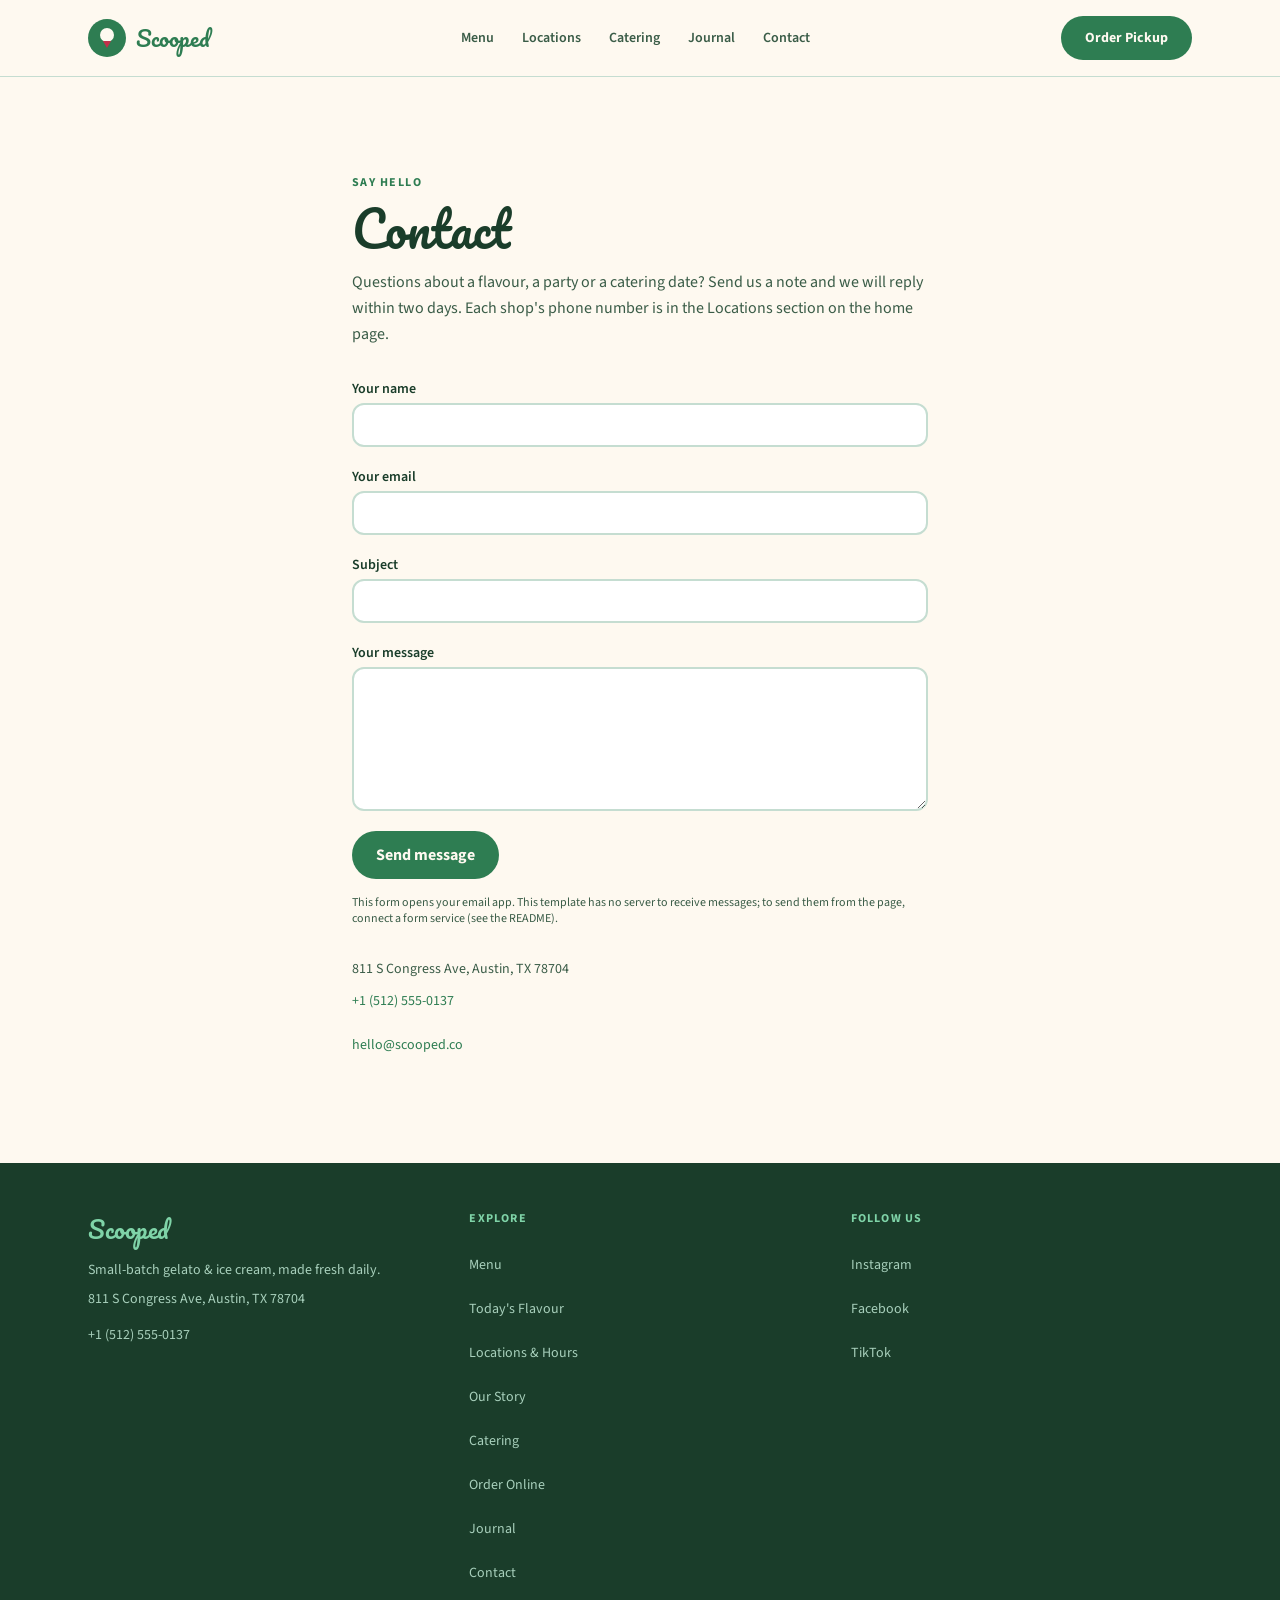
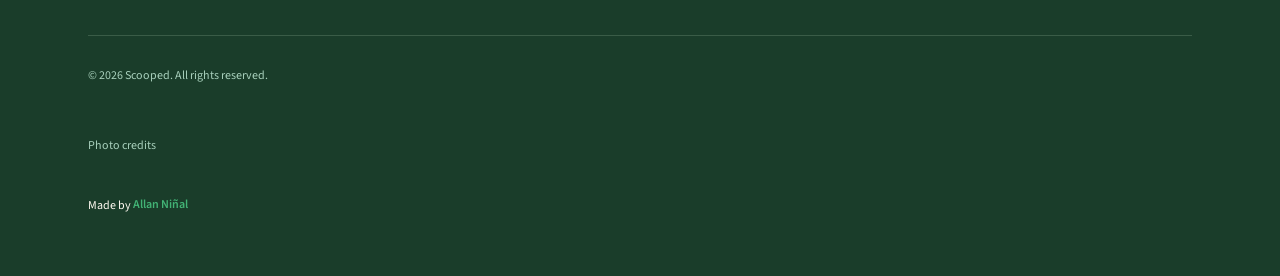
==== contact/index.html @ b1a9ca74 "Double Scoop HTML edition 1.0.0 Co-Authored-By: Claude Sonnet 5.5 <noreply@anthropic.com> Claude-Ses" ====
<!DOCTYPE html><html lang="en" class="scroll-smooth"> <head><meta charset="utf-8"><meta name="viewport" content="width=device-width, initial-scale=1, viewport-fit=cover"><meta name="theme-color" content="#FEF9F0"><title>Contact — Scooped</title><meta name="description" content="Write to Scooped: flavours, parties and catering dates."><link rel="canonical" href="https://example.com/contact/"><meta name="robots" content="index, follow"><meta name="author" content="Scooped"><!-- Open Graph --><meta property="og:title" content="Contact — Scooped"><meta property="og:description" content="Write to Scooped: flavours, parties and catering dates."><meta property="og:url" content="https://example.com/contact/"><meta property="og:type" content="restaurant.cafe"><meta property="og:site_name" content="Scooped"><meta property="og:locale" content="en_US"><meta property="og:image" content="https://example.com/og-image.png"><meta property="og:image:type" content="image/png"><meta property="og:image:width" content="1200"><meta property="og:image:height" content="630"><meta property="og:image:alt" content="Scooped — Artisan Gelato &#38; Ice Cream, Austin TX"><!-- Twitter / X --><meta name="twitter:card" content="summary_large_image"><meta name="twitter:site" content="@example"><meta name="twitter:creator" content="@example"><meta name="twitter:title" content="Contact — Scooped"><meta name="twitter:description" content="Write to Scooped: flavours, parties and catering dates."><meta name="twitter:image" content="https://example.com/og-image.png"><link rel="icon" href="../favicon.svg" type="image/svg+xml"><link rel="apple-touch-icon" href="../favicon.svg"><script type="application/ld+json">{"@context":"https://schema.org","@type":"BreadcrumbList","itemListElement":[{"@type":"ListItem","position":1,"name":"Home","item":"https://example.com/"},{"@type":"ListItem","position":2,"name":"Contact","item":"https://example.com/contact/"}]}</script><link rel="stylesheet" href="../assets/index.DnXCkEbv.css">
<style>.field[data-astro-cid-ahc3q4vw]{width:100%;min-height:44px;padding:.6rem .75rem;font:inherit;background:#fff;color:var(--color-text);border:2px solid var(--color-border);border-radius:.75rem}.field[data-astro-cid-ahc3q4vw]:focus-visible{outline:2px solid var(--color-accent);outline-offset:2px}
</style></head> <body class="min-h-screen flex flex-col antialiased"> <a href="#main-content" class="sr-only focus:not-sr-only focus:fixed focus:top-4 focus:left-4 focus:z-[100] btn-primary">
Skip to main content
</a> <header style="background-color: var(--color-bg); border-bottom: 1px solid var(--color-border);" class="sticky top-0 z-50" data-astro-cid-ctg3m53h> <div class="container-x py-4 flex items-center justify-between gap-4" data-astro-cid-ctg3m53h> <!-- Logo / wordmark --> <a href="../index.html" class="flex items-center gap-2.5 text-decoration-none" aria-label="Scooped — home" data-astro-cid-ctg3m53h> <!-- Scoop icon (SVG inline) --> <span aria-hidden="true" style="display:flex;align-items:center;justify-content:center;width:38px;height:38px;border-radius:50%;background-color:var(--color-accent);" data-astro-cid-ctg3m53h> <svg width="22" height="22" viewBox="0 0 22 22" fill="none" aria-hidden="true" focusable="false" data-astro-cid-ctg3m53h> <!-- scoop circle --> <circle cx="11" cy="8" r="7" fill="#FEF9F0" data-astro-cid-ctg3m53h></circle> <!-- cone --> <path d="M7 14 L11 21 L15 14 Z" fill="#C0304A" data-astro-cid-ctg3m53h></path> </svg> </span> <span style="font-family:'Pacifico',cursive;font-size:1.35rem;font-weight:400;color:var(--color-accent);" data-astro-cid-ctg3m53h>Scooped</span> </a> <!-- Desktop nav --> <nav aria-label="Main navigation" class="hidden lg:flex items-center gap-1" data-astro-cid-ctg3m53h> <a href="../menu/index.html" class="px-3 text-sm font-semibold hover:opacity-70 transition-opacity" style="color:var(--color-text-muted); min-height:44px; display:inline-flex; align-items:center;" data-astro-cid-ctg3m53h>Menu</a><a href="../index.html#locations" class="px-3 text-sm font-semibold hover:opacity-70 transition-opacity" style="color:var(--color-text-muted); min-height:44px; display:inline-flex; align-items:center;" data-astro-cid-ctg3m53h>Locations</a><a href="../index.html#catering" class="px-3 text-sm font-semibold hover:opacity-70 transition-opacity" style="color:var(--color-text-muted); min-height:44px; display:inline-flex; align-items:center;" data-astro-cid-ctg3m53h>Catering</a><a href="../journal/index.html" class="px-3 text-sm font-semibold hover:opacity-70 transition-opacity" style="color:var(--color-text-muted); min-height:44px; display:inline-flex; align-items:center;" data-astro-cid-ctg3m53h>Journal</a><a href="./index.html" class="px-3 text-sm font-semibold hover:opacity-70 transition-opacity" style="color:var(--color-text-muted); min-height:44px; display:inline-flex; align-items:center;" data-astro-cid-ctg3m53h>Contact</a> </nav> <!-- Order CTA (desktop) --> <a href="../index.html#order" class="btn-primary hidden lg:inline-flex text-sm" data-astro-cid-ctg3m53h>Order Pickup</a> <!-- Phone: menu and order button (no JavaScript) --> <div class="lg:hidden flex items-center gap-2" data-astro-cid-ctg3m53h> <details class="mobile-menu" data-astro-cid-ctg3m53h> <summary aria-label="Menu" data-astro-cid-ctg3m53h>Menu</summary> <nav aria-label="Mobile navigation" data-astro-cid-ctg3m53h> <a href="../menu/index.html" data-astro-cid-ctg3m53h>Menu</a><a href="../index.html#locations" data-astro-cid-ctg3m53h>Locations</a><a href="../index.html#catering" data-astro-cid-ctg3m53h>Catering</a><a href="../journal/index.html" data-astro-cid-ctg3m53h>Journal</a><a href="./index.html" data-astro-cid-ctg3m53h>Contact</a> </nav> </details> <a href="../index.html#order" class="btn-primary text-sm whitespace-nowrap" style="min-height: 44px;" data-astro-cid-ctg3m53h>Order</a> </div> </div> </header>  <main id="main-content" class="flex-1">  <section class="container-x section-py" aria-labelledby="contact-heading" data-astro-cid-ahc3q4vw> <div class="max-w-xl mx-auto" data-astro-cid-ahc3q4vw> <p class="label-eyebrow mb-3" data-astro-cid-ahc3q4vw>Say hello</p> <h1 id="contact-heading" class="font-display text-4xl md:text-5xl" style="color: var(--color-text);" data-astro-cid-ahc3q4vw>Contact</h1> <p class="mt-4 text-base leading-relaxed" style="color: var(--color-text-muted);" data-astro-cid-ahc3q4vw>Questions about a flavour, a party or a catering date? Send us a note and we will reply within two days. Each shop&#39;s phone number is in the Locations section on the home page.</p> <!--
        No back end. This form opens the visitor's email app, addressed to the
        address below. To send messages from the page itself, point `action` at a
        form service (Formspree, Formspark, Web3Forms, Netlify Forms...), remove
        enctype, and set method="post" as that service describes.
      --> <form action="mailto:hello@scooped.co" method="post" enctype="text/plain" class="mt-8 grid gap-5" data-astro-cid-ahc3q4vw> <label class="grid gap-1 text-sm font-semibold" style="color: var(--color-text);" data-astro-cid-ahc3q4vw>Your name
<input type="text" name="name" required autocomplete="name" class="field" data-astro-cid-ahc3q4vw> </label> <label class="grid gap-1 text-sm font-semibold" style="color: var(--color-text);" data-astro-cid-ahc3q4vw>Your email
<input type="email" name="email" required autocomplete="email" class="field" data-astro-cid-ahc3q4vw> </label> <label class="grid gap-1 text-sm font-semibold" style="color: var(--color-text);" data-astro-cid-ahc3q4vw>Subject
<input type="text" name="subject" class="field" data-astro-cid-ahc3q4vw> </label> <label class="grid gap-1 text-sm font-semibold" style="color: var(--color-text);" data-astro-cid-ahc3q4vw>Your message
<textarea name="message" rows="6" required class="field" data-astro-cid-ahc3q4vw></textarea> </label> <div data-astro-cid-ahc3q4vw><button type="submit" class="btn-primary" data-astro-cid-ahc3q4vw>Send message</button></div> </form> <p class="mt-4 text-xs" style="color: var(--color-text-muted);" data-astro-cid-ahc3q4vw>
This form opens your email app. This template has no server to receive messages; to send them from the page, connect a form service (see the README).
</p> <address class="not-italic mt-8 text-sm" style="color: var(--color-text-muted);" data-astro-cid-ahc3q4vw> 811 S Congress Ave, Austin, TX 78704<br data-astro-cid-ahc3q4vw> <a href="tel:+15125550137" style="color: var(--color-accent); display: inline-block; padding: 0.75rem 0;" data-astro-cid-ahc3q4vw>+1 (512) 555-0137</a><br data-astro-cid-ahc3q4vw> <a href="mailto:hello@scooped.co" style="color: var(--color-accent); display: inline-block; padding: 0.75rem 0;" data-astro-cid-ahc3q4vw>hello@scooped.co</a> </address> </div> </section>  </main> <footer style="background-color: var(--color-dark-bg); color: var(--color-dark-text);" data-astro-cid-gcn2mc3v> <div class="container-x py-12" data-astro-cid-gcn2mc3v> <div class="grid gap-10 md:grid-cols-3 mb-10" data-astro-cid-gcn2mc3v> <!-- Brand --> <div data-astro-cid-gcn2mc3v> <a href="../index.html" aria-label="Scooped home" class="inline-block mb-3" data-astro-cid-gcn2mc3v> <span style="font-family:'Pacifico',cursive;font-size:1.5rem;font-weight:400;color:var(--color-accent-light);" data-astro-cid-gcn2mc3v>Scooped</span> </a> <p class="text-sm" style="color:var(--color-dark-muted);line-height:1.6;" data-astro-cid-gcn2mc3v> Small-batch gelato &amp; ice cream, made fresh daily. </p> <p class="mt-2 text-sm" style="color:var(--color-dark-muted);" data-astro-cid-gcn2mc3v> 811 S Congress Ave, Austin, TX 78704 </p> <p class="mt-1 text-sm" style="color:var(--color-dark-muted);" data-astro-cid-gcn2mc3v> <a href="tel:+1(512)555-0137" class="hover:opacity-80 transition-opacity" style="display:inline-flex;align-items:center;min-height:44px;" data-astro-cid-gcn2mc3v>+1 (512) 555-0137</a> </p> </div> <!-- Nav links --> <nav aria-label="Footer navigation" data-astro-cid-gcn2mc3v> <p class="text-xs font-bold uppercase tracking-widest mb-4" style="color:var(--color-accent-light);" data-astro-cid-gcn2mc3v>Explore</p> <ul class="text-sm" style="color:var(--color-dark-muted);" data-astro-cid-gcn2mc3v> <li data-astro-cid-gcn2mc3v><a href="../menu/index.html" class="hover:opacity-80 transition-opacity" style="display:inline-flex;align-items:center;min-height:44px;" data-astro-cid-gcn2mc3v>Menu</a></li><li data-astro-cid-gcn2mc3v><a href="../index.html#flavour-of-the-day" class="hover:opacity-80 transition-opacity" style="display:inline-flex;align-items:center;min-height:44px;" data-astro-cid-gcn2mc3v>Today&#39;s Flavour</a></li><li data-astro-cid-gcn2mc3v><a href="../index.html#locations" class="hover:opacity-80 transition-opacity" style="display:inline-flex;align-items:center;min-height:44px;" data-astro-cid-gcn2mc3v>Locations &amp; Hours</a></li><li data-astro-cid-gcn2mc3v><a href="../index.html#story" class="hover:opacity-80 transition-opacity" style="display:inline-flex;align-items:center;min-height:44px;" data-astro-cid-gcn2mc3v>Our Story</a></li><li data-astro-cid-gcn2mc3v><a href="../index.html#catering" class="hover:opacity-80 transition-opacity" style="display:inline-flex;align-items:center;min-height:44px;" data-astro-cid-gcn2mc3v>Catering</a></li><li data-astro-cid-gcn2mc3v><a href="../index.html#order" class="hover:opacity-80 transition-opacity" style="display:inline-flex;align-items:center;min-height:44px;" data-astro-cid-gcn2mc3v>Order Online</a></li><li data-astro-cid-gcn2mc3v><a href="../journal/index.html" class="hover:opacity-80 transition-opacity" style="display:inline-flex;align-items:center;min-height:44px;" data-astro-cid-gcn2mc3v>Journal</a></li><li data-astro-cid-gcn2mc3v><a href="./index.html" class="hover:opacity-80 transition-opacity" style="display:inline-flex;align-items:center;min-height:44px;" data-astro-cid-gcn2mc3v>Contact</a></li> </ul> </nav> <!-- Socials + built by --> <div data-astro-cid-gcn2mc3v> <p class="text-xs font-bold uppercase tracking-widest mb-4" style="color:var(--color-accent-light);" data-astro-cid-gcn2mc3v>Follow Us</p> <ul class="text-sm" style="color:var(--color-dark-muted);" data-astro-cid-gcn2mc3v> <li data-astro-cid-gcn2mc3v> <a href="https://instagram.com/scoopedatx" target="_blank" rel="noopener noreferrer" class="hover:opacity-80 transition-opacity" style="display:inline-flex;align-items:center;min-height:44px;" data-astro-cid-gcn2mc3v>Instagram</a> </li> <li data-astro-cid-gcn2mc3v> <a href="https://facebook.com/scoopedatx" target="_blank" rel="noopener noreferrer" class="hover:opacity-80 transition-opacity" style="display:inline-flex;align-items:center;min-height:44px;" data-astro-cid-gcn2mc3v>Facebook</a> </li> <li data-astro-cid-gcn2mc3v> <a href="https://tiktok.com/@scoopedatx" target="_blank" rel="noopener noreferrer" class="hover:opacity-80 transition-opacity" style="display:inline-flex;align-items:center;min-height:44px;" data-astro-cid-gcn2mc3v>TikTok</a> </li> </ul> </div> </div> <div class="pt-8 border-t flex flex-col sm:flex-row items-start sm:items-center justify-between gap-4" style="border-color:var(--color-dark-border);" data-astro-cid-gcn2mc3v> <p class="text-xs" style="color:var(--color-dark-muted);" data-astro-cid-gcn2mc3v>
&copy; 2026 Scooped. All rights reserved.
</p> </div> <!-- Photo credits. Required while you use the demo photos (Unsplash asks for
         the photographer and a link). Delete this whole <details> block once you
         have replaced the photos with your own. --> <details class="mt-10 text-xs" style="color:var(--color-dark-muted);" data-photo-credits data-astro-cid-gcn2mc3v> <summary style="cursor:pointer;min-height:44px;display:flex;align-items:center;" data-astro-cid-gcn2mc3v>Photo credits</summary> <p class="mt-2" data-astro-cid-gcn2mc3v>
Demo photographs from <a href="https://unsplash.com/?utm_source=allanninal_dev&utm_medium=referral" style="color:var(--color-dark-text);text-decoration:underline;" data-astro-cid-gcn2mc3v>Unsplash</a>. Replace them, and these credits, with your own before launch.
</p> <ul class="mt-2 space-y-1" data-astro-cid-gcn2mc3v> <li data-astro-cid-gcn2mc3v>Ice cream shop hero: Photo by <a href="https://unsplash.com/@sheri_silver?utm_source=allanninal_dev&utm_medium=referral" style="color:var(--color-dark-text);text-decoration:underline;" data-astro-cid-gcn2mc3v>sheri silver</a> on <a href="https://unsplash.com/photos/k9YuEwhnxpA?utm_source=allanninal_dev&utm_medium=referral" style="color:var(--color-dark-text);text-decoration:underline;" data-astro-cid-gcn2mc3v>Unsplash</a></li><li data-astro-cid-gcn2mc3v>Honey Lavender: Photo by <a href="https://unsplash.com/@sonyz?utm_source=allanninal_dev&utm_medium=referral" style="color:var(--color-dark-text);text-decoration:underline;" data-astro-cid-gcn2mc3v>Hazwan Hashim</a> on <a href="https://unsplash.com/photos/A0UdeFYxwsM?utm_source=allanninal_dev&utm_medium=referral" style="color:var(--color-dark-text);text-decoration:underline;" data-astro-cid-gcn2mc3v>Unsplash</a></li><li data-astro-cid-gcn2mc3v>Triple scoop: Photo by <a href="https://unsplash.com/@rachaelgorjestani?utm_source=allanninal_dev&utm_medium=referral" style="color:var(--color-dark-text);text-decoration:underline;" data-astro-cid-gcn2mc3v>Rachael Gorjestani</a> on <a href="https://unsplash.com/photos/HLt6jQLf_J0?utm_source=allanninal_dev&utm_medium=referral" style="color:var(--color-dark-text);text-decoration:underline;" data-astro-cid-gcn2mc3v>Unsplash</a></li><li data-astro-cid-gcn2mc3v>The gelato case: Photo by <a href="https://unsplash.com/@mashauu?utm_source=allanninal_dev&utm_medium=referral" style="color:var(--color-dark-text);text-decoration:underline;" data-astro-cid-gcn2mc3v>masha.uu</a> on <a href="https://unsplash.com/photos/zbABzsqek9k?utm_source=allanninal_dev&utm_medium=referral" style="color:var(--color-dark-text);text-decoration:underline;" data-astro-cid-gcn2mc3v>Unsplash</a></li><li data-astro-cid-gcn2mc3v>Banana split: Photo by <a href="https://unsplash.com/@vira_yanar?utm_source=allanninal_dev&utm_medium=referral" style="color:var(--color-dark-text);text-decoration:underline;" data-astro-cid-gcn2mc3v>Elvira Syamsir</a> on <a href="https://unsplash.com/photos/-pMouvVX0Ok?utm_source=allanninal_dev&utm_medium=referral" style="color:var(--color-dark-text);text-decoration:underline;" data-astro-cid-gcn2mc3v>Unsplash</a></li><li data-astro-cid-gcn2mc3v>SoCo summers: Photo by <a href="https://unsplash.com/@greenliustudio?utm_source=allanninal_dev&utm_medium=referral" style="color:var(--color-dark-text);text-decoration:underline;" data-astro-cid-gcn2mc3v>Green Liu</a> on <a href="https://unsplash.com/photos/3bdEdcf0Tkg?utm_source=allanninal_dev&utm_medium=referral" style="color:var(--color-dark-text);text-decoration:underline;" data-astro-cid-gcn2mc3v>Unsplash</a></li><li data-astro-cid-gcn2mc3v>SoCo at dusk: Photo by <a href="https://unsplash.com/@zaki_0711?utm_source=allanninal_dev&utm_medium=referral" style="color:var(--color-dark-text);text-decoration:underline;" data-astro-cid-gcn2mc3v>Zaki</a> on <a href="https://unsplash.com/photos/0nEdfIf5FO4?utm_source=allanninal_dev&utm_medium=referral" style="color:var(--color-dark-text);text-decoration:underline;" data-astro-cid-gcn2mc3v>Unsplash</a></li> </ul> </details>  <p class="maker-credit" data-maker-credit="1" data-astro-cid-gcn2mc3v>Made by <a style="display:inline-flex;align-items:center;min-height:44px;" href="https://www.linkedin.com/in/allanninal/" data-maker-credit="1" target="_blank" rel="noopener noreferrer" data-astro-cid-gcn2mc3v>Allan Ni&ntilde;al</a></p> </div> </footer>   </body></html>
---- assets/index.DnXCkEbv.css ----
@font-face{font-family:Pacifico;font-style:normal;font-display:swap;font-weight:400;src:url(./pacifico-cyrillic-ext-400-normal.BuyJL26e.woff2) format("woff2"),url(./pacifico-cyrillic-ext-400-normal.BH1b5rOk.woff) format("woff");unicode-range:U+0460-052F,U+1C80-1C8A,U+20B4,U+2DE0-2DFF,U+A640-A69F,U+FE2E-FE2F}@font-face{font-family:Pacifico;font-style:normal;font-display:swap;font-weight:400;src:url(./pacifico-cyrillic-400-normal.DS5_g9Hw.woff2) format("woff2"),url(./pacifico-cyrillic-400-normal.BtlfDWif.woff) format("woff");unicode-range:U+0301,U+0400-045F,U+0490-0491,U+04B0-04B1,U+2116}@font-face{font-family:Pacifico;font-style:normal;font-display:swap;font-weight:400;src:url(./pacifico-vietnamese-400-normal.CNs27uJ4.woff2) format("woff2"),url(./pacifico-vietnamese-400-normal.CLnUcRoK.woff) format("woff");unicode-range:U+0102-0103,U+0110-0111,U+0128-0129,U+0168-0169,U+01A0-01A1,U+01AF-01B0,U+0300-0301,U+0303-0304,U+0308-0309,U+0323,U+0329,U+1EA0-1EF9,U+20AB}@font-face{font-family:Pacifico;font-style:normal;font-display:swap;font-weight:400;src:url(./pacifico-latin-ext-400-normal.Ba3kv-va.woff2) format("woff2"),url(./pacifico-latin-ext-400-normal.nyRvH6_c.woff) format("woff");unicode-range:U+0100-02BA,U+02BD-02C5,U+02C7-02CC,U+02CE-02D7,U+02DD-02FF,U+0304,U+0308,U+0329,U+1D00-1DBF,U+1E00-1E9F,U+1EF2-1EFF,U+2020,U+20A0-20AB,U+20AD-20C0,U+2113,U+2C60-2C7F,U+A720-A7FF}@font-face{font-family:Pacifico;font-style:normal;font-display:swap;font-weight:400;src:url(./pacifico-latin-400-normal.7HIToT7q.woff2) format("woff2"),url(./pacifico-latin-400-normal.DArfF-vd.woff) format("woff");unicode-range:U+0000-00FF,U+0131,U+0152-0153,U+02BB-02BC,U+02C6,U+02DA,U+02DC,U+0304,U+0308,U+0329,U+2000-206F,U+20AC,U+2122,U+2191,U+2193,U+2212,U+2215,U+FEFF,U+FFFD}@font-face{font-family:"Source Sans 3";font-style:normal;font-display:swap;font-weight:400;src:url(./source-sans-3-cyrillic-ext-400-normal.BwJdxs7r.woff2) format("woff2"),url(./source-sans-3-cyrillic-ext-400-normal.Cd63HKDh.woff) format("woff");unicode-range:U+0460-052F,U+1C80-1C8A,U+20B4,U+2DE0-2DFF,U+A640-A69F,U+FE2E-FE2F}@font-face{font-family:"Source Sans 3";font-style:normal;font-display:swap;font-weight:400;src:url(./source-sans-3-cyrillic-400-normal.DjhbW-4D.woff2) format("woff2"),url(./source-sans-3-cyrillic-400-normal.7kQcAFpS.woff) format("woff");unicode-range:U+0301,U+0400-045F,U+0490-0491,U+04B0-04B1,U+2116}@font-face{font-family:"Source Sans 3";font-style:normal;font-display:swap;font-weight:400;src:url(./source-sans-3-greek-ext-400-normal.CpIwTHMM.woff2) format("woff2"),url(./source-sans-3-greek-ext-400-normal.BI1kUwmR.woff) format("woff");unicode-range:U+1F00-1FFF}@font-face{font-family:"Source Sans 3";font-style:normal;font-display:swap;font-weight:400;src:url(./source-sans-3-greek-400-normal.DZReXJla.woff2) format("woff2"),url(./source-sans-3-greek-400-normal.DJm9Ud5h.woff) format("woff");unicode-range:U+0370-0377,U+037A-037F,U+0384-038A,U+038C,U+038E-03A1,U+03A3-03FF}@font-face{font-family:"Source Sans 3";font-style:normal;font-display:swap;font-weight:400;src:url(./source-sans-3-vietnamese-400-normal.CwtaIDr2.woff2) format("woff2"),url(./source-sans-3-vietnamese-400-normal.dYp9C364.woff) format("woff");unicode-range:U+0102-0103,U+0110-0111,U+0128-0129,U+0168-0169,U+01A0-01A1,U+01AF-01B0,U+0300-0301,U+0303-0304,U+0308-0309,U+0323,U+0329,U+1EA0-1EF9,U+20AB}@font-face{font-family:"Source Sans 3";font-style:normal;font-display:swap;font-weight:400;src:url(./source-sans-3-latin-ext-400-normal.UNsKFIBq.woff2) format("woff2"),url(./source-sans-3-latin-ext-400-normal.BGPHfnm_.woff) format("woff");unicode-range:U+0100-02BA,U+02BD-02C5,U+02C7-02CC,U+02CE-02D7,U+02DD-02FF,U+0304,U+0308,U+0329,U+1D00-1DBF,U+1E00-1E9F,U+1EF2-1EFF,U+2020,U+20A0-20AB,U+20AD-20C0,U+2113,U+2C60-2C7F,U+A720-A7FF}@font-face{font-family:"Source Sans 3";font-style:normal;font-display:swap;font-weight:400;src:url(./source-sans-3-latin-400-normal.DQi5PRDE.woff2) format("woff2"),url(./source-sans-3-latin-400-normal.AFMiCETP.woff) format("woff");unicode-range:U+0000-00FF,U+0131,U+0152-0153,U+02BB-02BC,U+02C6,U+02DA,U+02DC,U+0304,U+0308,U+0329,U+2000-206F,U+20AC,U+2122,U+2191,U+2193,U+2212,U+2215,U+FEFF,U+FFFD}@font-face{font-family:"Source Sans 3";font-style:italic;font-display:swap;font-weight:400;src:url(./source-sans-3-cyrillic-ext-400-italic.HOVu-9SC.woff2) format("woff2"),url(./source-sans-3-cyrillic-ext-400-italic.B9vdFu6z.woff) format("woff");unicode-range:U+0460-052F,U+1C80-1C8A,U+20B4,U+2DE0-2DFF,U+A640-A69F,U+FE2E-FE2F}@font-face{font-family:"Source Sans 3";font-style:italic;font-display:swap;font-weight:400;src:url(./source-sans-3-cyrillic-400-italic.DbGEEBAE.woff2) format("woff2"),url(./source-sans-3-cyrillic-400-italic.BHmmOD1c.woff) format("woff");unicode-range:U+0301,U+0400-045F,U+0490-0491,U+04B0-04B1,U+2116}@font-face{font-family:"Source Sans 3";font-style:italic;font-display:swap;font-weight:400;src:url(./source-sans-3-greek-ext-400-italic.D2IhUMi0.woff2) format("woff2"),url(./source-sans-3-greek-ext-400-italic.uQYgKtqE.woff) format("woff");unicode-range:U+1F00-1FFF}@font-face{font-family:"Source Sans 3";font-style:italic;font-display:swap;font-weight:400;src:url(./source-sans-3-greek-400-italic.CW67wuKv.woff2) format("woff2"),url(./source-sans-3-greek-400-italic.DNtto6bD.woff) format("woff");unicode-range:U+0370-0377,U+037A-037F,U+0384-038A,U+038C,U+038E-03A1,U+03A3-03FF}@font-face{font-family:"Source Sans 3";font-style:italic;font-display:swap;font-weight:400;src:url(./source-sans-3-vietnamese-400-italic.Ip6ozmKu.woff2) format("woff2"),url(./source-sans-3-vietnamese-400-italic.BUkYzfnL.woff) format("woff");unicode-range:U+0102-0103,U+0110-0111,U+0128-0129,U+0168-0169,U+01A0-01A1,U+01AF-01B0,U+0300-0301,U+0303-0304,U+0308-0309,U+0323,U+0329,U+1EA0-1EF9,U+20AB}@font-face{font-family:"Source Sans 3";font-style:italic;font-display:swap;font-weight:400;src:url(./source-sans-3-latin-ext-400-italic.DtcUteIv.woff2) format("woff2"),url(./source-sans-3-latin-ext-400-italic.skMIiTSx.woff) format("woff");unicode-range:U+0100-02BA,U+02BD-02C5,U+02C7-02CC,U+02CE-02D7,U+02DD-02FF,U+0304,U+0308,U+0329,U+1D00-1DBF,U+1E00-1E9F,U+1EF2-1EFF,U+2020,U+20A0-20AB,U+20AD-20C0,U+2113,U+2C60-2C7F,U+A720-A7FF}@font-face{font-family:"Source Sans 3";font-style:italic;font-display:swap;font-weight:400;src:url(./source-sans-3-latin-400-italic.bFKvakRX.woff2) format("woff2"),url(./source-sans-3-latin-400-italic.BbFJQg2j.woff) format("woff");unicode-range:U+0000-00FF,U+0131,U+0152-0153,U+02BB-02BC,U+02C6,U+02DA,U+02DC,U+0304,U+0308,U+0329,U+2000-206F,U+20AC,U+2122,U+2191,U+2193,U+2212,U+2215,U+FEFF,U+FFFD}@font-face{font-family:"Source Sans 3";font-style:normal;font-display:swap;font-weight:600;src:url(./source-sans-3-cyrillic-ext-600-normal.6AhwUnSr.woff2) format("woff2"),url(./source-sans-3-cyrillic-ext-600-normal.uAL1a5gb.woff) format("woff");unicode-range:U+0460-052F,U+1C80-1C8A,U+20B4,U+2DE0-2DFF,U+A640-A69F,U+FE2E-FE2F}@font-face{font-family:"Source Sans 3";font-style:normal;font-display:swap;font-weight:600;src:url(./source-sans-3-cyrillic-600-normal.BnFu5nHC.woff2) format("woff2"),url(./source-sans-3-cyrillic-600-normal.y-RO8wOd.woff) format("woff");unicode-range:U+0301,U+0400-045F,U+0490-0491,U+04B0-04B1,U+2116}@font-face{font-family:"Source Sans 3";font-style:normal;font-display:swap;font-weight:600;src:url(./source-sans-3-greek-ext-600-normal.DynePNDL.woff2) format("woff2"),url(./source-sans-3-greek-ext-600-normal.D7vJ4nVX.woff) format("woff");unicode-range:U+1F00-1FFF}@font-face{font-family:"Source Sans 3";font-style:normal;font-display:swap;font-weight:600;src:url(./source-sans-3-greek-600-normal.BSO157bq.woff2) format("woff2"),url(./source-sans-3-greek-600-normal.BNF9LBpG.woff) format("woff");unicode-range:U+0370-0377,U+037A-037F,U+0384-038A,U+038C,U+038E-03A1,U+03A3-03FF}@font-face{font-family:"Source Sans 3";font-style:normal;font-display:swap;font-weight:600;src:url(./source-sans-3-vietnamese-600-normal.B2sTNYey.woff2) format("woff2"),url(./source-sans-3-vietnamese-600-normal.DpSexF-T.woff) format("woff");unicode-range:U+0102-0103,U+0110-0111,U+0128-0129,U+0168-0169,U+01A0-01A1,U+01AF-01B0,U+0300-0301,U+0303-0304,U+0308-0309,U+0323,U+0329,U+1EA0-1EF9,U+20AB}@font-face{font-family:"Source Sans 3";font-style:normal;font-display:swap;font-weight:600;src:url(./source-sans-3-latin-ext-600-normal.AEyhgUpm.woff2) format("woff2"),url(./source-sans-3-latin-ext-600-normal.Wy7HIzqC.woff) format("woff");unicode-range:U+0100-02BA,U+02BD-02C5,U+02C7-02CC,U+02CE-02D7,U+02DD-02FF,U+0304,U+0308,U+0329,U+1D00-1DBF,U+1E00-1E9F,U+1EF2-1EFF,U+2020,U+20A0-20AB,U+20AD-20C0,U+2113,U+2C60-2C7F,U+A720-A7FF}@font-face{font-family:"Source Sans 3";font-style:normal;font-display:swap;font-weight:600;src:url(./source-sans-3-latin-600-normal.DeckBYAU.woff2) format("woff2"),url(./source-sans-3-latin-600-normal.BvDVuF-j.woff) format("woff");unicode-range:U+0000-00FF,U+0131,U+0152-0153,U+02BB-02BC,U+02C6,U+02DA,U+02DC,U+0304,U+0308,U+0329,U+2000-206F,U+20AC,U+2122,U+2191,U+2193,U+2212,U+2215,U+FEFF,U+FFFD}@font-face{font-family:"Source Sans 3";font-style:normal;font-display:swap;font-weight:700;src:url(./source-sans-3-cyrillic-ext-700-normal.BhUSqjb8.woff2) format("woff2"),url(./source-sans-3-cyrillic-ext-700-normal.B6RPsSdD.woff) format("woff");unicode-range:U+0460-052F,U+1C80-1C8A,U+20B4,U+2DE0-2DFF,U+A640-A69F,U+FE2E-FE2F}@font-face{font-family:"Source Sans 3";font-style:normal;font-display:swap;font-weight:700;src:url(./source-sans-3-cyrillic-700-normal.CIuudVLB.woff2) format("woff2"),url(./source-sans-3-cyrillic-700-normal.DYE6gq6k.woff) format("woff");unicode-range:U+0301,U+0400-045F,U+0490-0491,U+04B0-04B1,U+2116}@font-face{font-family:"Source Sans 3";font-style:normal;font-display:swap;font-weight:700;src:url(./source-sans-3-greek-ext-700-normal.Dd6uIcuy.woff2) format("woff2"),url(./source-sans-3-greek-ext-700-normal.C6ITAlBU.woff) format("woff");unicode-range:U+1F00-1FFF}@font-face{font-family:"Source Sans 3";font-style:normal;font-display:swap;font-weight:700;src:url(./source-sans-3-greek-700-normal.C8Tp2qRF.woff2) format("woff2"),url(./source-sans-3-greek-700-normal.BWdBblwd.woff) format("woff");unicode-range:U+0370-0377,U+037A-037F,U+0384-038A,U+038C,U+038E-03A1,U+03A3-03FF}@font-face{font-family:"Source Sans 3";font-style:normal;font-display:swap;font-weight:700;src:url(./source-sans-3-vietnamese-700-normal.Bgamivog.woff2) format("woff2"),url(./source-sans-3-vietnamese-700-normal.BHxM10oo.woff) format("woff");unicode-range:U+0102-0103,U+0110-0111,U+0128-0129,U+0168-0169,U+01A0-01A1,U+01AF-01B0,U+0300-0301,U+0303-0304,U+0308-0309,U+0323,U+0329,U+1EA0-1EF9,U+20AB}@font-face{font-family:"Source Sans 3";font-style:normal;font-display:swap;font-weight:700;src:url(./source-sans-3-latin-ext-700-normal.6Xi0A2be.woff2) format("woff2"),url(./source-sans-3-latin-ext-700-normal.ChH_v7nA.woff) format("woff");unicode-range:U+0100-02BA,U+02BD-02C5,U+02C7-02CC,U+02CE-02D7,U+02DD-02FF,U+0304,U+0308,U+0329,U+1D00-1DBF,U+1E00-1E9F,U+1EF2-1EFF,U+2020,U+20A0-20AB,U+20AD-20C0,U+2113,U+2C60-2C7F,U+A720-A7FF}@font-face{font-family:"Source Sans 3";font-style:normal;font-display:swap;font-weight:700;src:url(./source-sans-3-latin-700-normal.CkzU-mV9.woff2) format("woff2"),url(./source-sans-3-latin-700-normal.BBbVrHF_.woff) format("woff");unicode-range:U+0000-00FF,U+0131,U+0152-0153,U+02BB-02BC,U+02C6,U+02DA,U+02DC,U+0304,U+0308,U+0329,U+2000-206F,U+20AC,U+2122,U+2191,U+2193,U+2212,U+2215,U+FEFF,U+FFFD}@font-face{font-family:Pacifico;font-style:normal;font-weight:400;font-display:optional;src:url(./pacifico-latin-400-normal.7HIToT7q.woff2) format("woff2");unicode-range:U+0000-00FF,U+0131,U+0152-0153,U+02BB-02BC,U+02C6,U+02DA,U+02DC,U+0304,U+0308,U+0329,U+2000-206F,U+2074,U+20AC,U+2122,U+2191,U+2193,U+2212,U+2215,U+FEFF,U+FFFD}@font-face{font-family:"Source Sans 3";font-style:normal;font-weight:400;font-display:optional;src:url(./source-sans-3-latin-400-normal.DQi5PRDE.woff2) format("woff2");unicode-range:U+0000-00FF,U+0131,U+0152-0153,U+02BB-02BC,U+02C6,U+02DA,U+02DC,U+0304,U+0308,U+0329,U+2000-206F,U+2074,U+20AC,U+2122,U+2191,U+2193,U+2212,U+2215,U+FEFF,U+FFFD}@font-face{font-family:"Source Sans 3";font-style:italic;font-weight:400;font-display:optional;src:url(./source-sans-3-latin-400-italic.bFKvakRX.woff2) format("woff2");unicode-range:U+0000-00FF,U+0131,U+0152-0153,U+02BB-02BC,U+02C6,U+02DA,U+02DC,U+0304,U+0308,U+0329,U+2000-206F,U+2074,U+20AC,U+2122,U+2191,U+2193,U+2212,U+2215,U+FEFF,U+FFFD}@font-face{font-family:"Source Sans 3";font-style:normal;font-weight:600;font-display:optional;src:url(./source-sans-3-latin-600-normal.DeckBYAU.woff2) format("woff2");unicode-range:U+0000-00FF,U+0131,U+0152-0153,U+02BB-02BC,U+02C6,U+02DA,U+02DC,U+0304,U+0308,U+0329,U+2000-206F,U+2074,U+20AC,U+2122,U+2191,U+2193,U+2212,U+2215,U+FEFF,U+FFFD}@font-face{font-family:"Source Sans 3";font-style:normal;font-weight:700;font-display:optional;src:url(./source-sans-3-latin-700-normal.CkzU-mV9.woff2) format("woff2");unicode-range:U+0000-00FF,U+0131,U+0152-0153,U+02BB-02BC,U+02C6,U+02DA,U+02DC,U+0304,U+0308,U+0329,U+2000-206F,U+2074,U+20AC,U+2122,U+2191,U+2193,U+2212,U+2215,U+FEFF,U+FFFD}*,:before,:after{--tw-border-spacing-x: 0;--tw-border-spacing-y: 0;--tw-translate-x: 0;--tw-translate-y: 0;--tw-rotate: 0;--tw-skew-x: 0;--tw-skew-y: 0;--tw-scale-x: 1;--tw-scale-y: 1;--tw-pan-x: ;--tw-pan-y: ;--tw-pinch-zoom: ;--tw-scroll-snap-strictness: proximity;--tw-gradient-from-position: ;--tw-gradient-via-position: ;--tw-gradient-to-position: ;--tw-ordinal: ;--tw-slashed-zero: ;--tw-numeric-figure: ;--tw-numeric-spacing: ;--tw-numeric-fraction: ;--tw-ring-inset: ;--tw-ring-offset-width: 0px;--tw-ring-offset-color: #fff;--tw-ring-color: rgb(59 130 246 / .5);--tw-ring-offset-shadow: 0 0 #0000;--tw-ring-shadow: 0 0 #0000;--tw-shadow: 0 0 #0000;--tw-shadow-colored: 0 0 #0000;--tw-blur: ;--tw-brightness: ;--tw-contrast: ;--tw-grayscale: ;--tw-hue-rotate: ;--tw-invert: ;--tw-saturate: ;--tw-sepia: ;--tw-drop-shadow: ;--tw-backdrop-blur: ;--tw-backdrop-brightness: ;--tw-backdrop-contrast: ;--tw-backdrop-grayscale: ;--tw-backdrop-hue-rotate: ;--tw-backdrop-invert: ;--tw-backdrop-opacity: ;--tw-backdrop-saturate: ;--tw-backdrop-sepia: ;--tw-contain-size: ;--tw-contain-layout: ;--tw-contain-paint: ;--tw-contain-style: }::backdrop{--tw-border-spacing-x: 0;--tw-border-spacing-y: 0;--tw-translate-x: 0;--tw-translate-y: 0;--tw-rotate: 0;--tw-skew-x: 0;--tw-skew-y: 0;--tw-scale-x: 1;--tw-scale-y: 1;--tw-pan-x: ;--tw-pan-y: ;--tw-pinch-zoom: ;--tw-scroll-snap-strictness: proximity;--tw-gradient-from-position: ;--tw-gradient-via-position: ;--tw-gradient-to-position: ;--tw-ordinal: ;--tw-slashed-zero: ;--tw-numeric-figure: ;--tw-numeric-spacing: ;--tw-numeric-fraction: ;--tw-ring-inset: ;--tw-ring-offset-width: 0px;--tw-ring-offset-color: #fff;--tw-ring-color: rgb(59 130 246 / .5);--tw-ring-offset-shadow: 0 0 #0000;--tw-ring-shadow: 0 0 #0000;--tw-shadow: 0 0 #0000;--tw-shadow-colored: 0 0 #0000;--tw-blur: ;--tw-brightness: ;--tw-contrast: ;--tw-grayscale: ;--tw-hue-rotate: ;--tw-invert: ;--tw-saturate: ;--tw-sepia: ;--tw-drop-shadow: ;--tw-backdrop-blur: ;--tw-backdrop-brightness: ;--tw-backdrop-contrast: ;--tw-backdrop-grayscale: ;--tw-backdrop-hue-rotate: ;--tw-backdrop-invert: ;--tw-backdrop-opacity: ;--tw-backdrop-saturate: ;--tw-backdrop-sepia: ;--tw-contain-size: ;--tw-contain-layout: ;--tw-contain-paint: ;--tw-contain-style: }*,:before,:after{box-sizing:border-box;border-width:0;border-style:solid;border-color:#e5e7eb}:before,:after{--tw-content: ""}html,:host{line-height:1.5;-webkit-text-size-adjust:100%;-moz-tab-size:4;-o-tab-size:4;tab-size:4;font-family:ui-sans-serif,system-ui,sans-serif,"Apple Color Emoji","Segoe UI Emoji",Segoe UI Symbol,"Noto Color Emoji";font-feature-settings:normal;font-variation-settings:normal;-webkit-tap-highlight-color:transparent}body{margin:0;line-height:inherit}hr{height:0;color:inherit;border-top-width:1px}abbr:where([title]){-webkit-text-decoration:underline dotted;text-decoration:underline dotted}h1,h2,h3,h4,h5,h6{font-size:inherit;font-weight:inherit}a{color:inherit;text-decoration:inherit}b,strong{font-weight:bolder}code,kbd,samp,pre{font-family:ui-monospace,SFMono-Regular,Menlo,Monaco,Consolas,Liberation Mono,Courier New,monospace;font-feature-settings:normal;font-variation-settings:normal;font-size:1em}small{font-size:80%}sub,sup{font-size:75%;line-height:0;position:relative;vertical-align:baseline}sub{bottom:-.25em}sup{top:-.5em}table{text-indent:0;border-color:inherit;border-collapse:collapse}button,input,optgroup,select,textarea{font-family:inherit;font-feature-settings:inherit;font-variation-settings:inherit;font-size:100%;font-weight:inherit;line-height:inherit;letter-spacing:inherit;color:inherit;margin:0;padding:0}button,select{text-transform:none}button,input:where([type=button]),input:where([type=reset]),input:where([type=submit]){-webkit-appearance:button;background-color:transparent;background-image:none}:-moz-focusring{outline:auto}:-moz-ui-invalid{box-shadow:none}progress{vertical-align:baseline}::-webkit-inner-spin-button,::-webkit-outer-spin-button{height:auto}[type=search]{-webkit-appearance:textfield;outline-offset:-2px}::-webkit-search-decoration{-webkit-appearance:none}::-webkit-file-upload-button{-webkit-appearance:button;font:inherit}summary{display:list-item}blockquote,dl,dd,h1,h2,h3,h4,h5,h6,hr,figure,p,pre{margin:0}fieldset{margin:0;padding:0}legend{padding:0}ol,ul,menu{list-style:none;margin:0;padding:0}dialog{padding:0}textarea{resize:vertical}input::-moz-placeholder,textarea::-moz-placeholder{opacity:1;color:#9ca3af}input::placeholder,textarea::placeholder{opacity:1;color:#9ca3af}button,[role=button]{cursor:pointer}:disabled{cursor:default}img,svg,video,canvas,audio,iframe,embed,object{display:block;vertical-align:middle}img,video{max-width:100%;height:auto}[hidden]:where(:not([hidden=until-found])){display:none}*,*:before,*:after{box-sizing:border-box}html{font-family:"Source Sans 3",system-ui,sans-serif;background-color:var(--color-bg);color:var(--color-text);-webkit-font-smoothing:antialiased;-moz-osx-font-smoothing:grayscale;scroll-behavior:smooth}body{min-height:100svh}h1,h2,h3,h4,h5,h6{font-family:Pacifico,cursive;font-weight:400;line-height:1.2;color:var(--color-text)}p{line-height:1.7}a{color:inherit;text-underline-offset:2px}img{max-width:100%;height:auto;display:block}.container-x{width:100%;max-width:1200px;margin-inline:auto;padding-inline:1.25rem}@media (min-width: 768px){.container-x{padding-inline:2rem}}@media (min-width: 1024px){.container-x{padding-inline:3rem}}.section-py{padding-block:4rem}@media (min-width: 768px){.section-py{padding-block:6rem}}.btn-primary{display:inline-flex;align-items:center;gap:.5rem;padding:.75rem 1.5rem;background-color:var(--color-accent);color:#fef9f0;font-family:"Source Sans 3",system-ui,sans-serif;font-weight:700;font-size:1rem;border-radius:9999px;text-decoration:none;transition:background-color .2s ease,transform .15s ease;white-space:nowrap}.btn-primary:hover,.btn-primary:focus-visible{background-color:var(--color-accent-hover);transform:translateY(-1px)}.btn-primary:active{transform:translateY(0)}.btn-secondary{display:inline-flex;align-items:center;gap:.5rem;padding:.75rem 1.5rem;background-color:var(--color-secondary);color:#fef9f0;font-family:"Source Sans 3",system-ui,sans-serif;font-weight:700;font-size:1rem;border-radius:9999px;text-decoration:none;transition:background-color .2s ease,transform .15s ease;white-space:nowrap}.btn-secondary:hover,.btn-secondary:focus-visible{background-color:var(--color-secondary-dark);transform:translateY(-1px)}.btn-ghost{display:inline-flex;align-items:center;gap:.5rem;padding:.75rem 1.5rem;background-color:transparent;color:var(--color-accent);font-family:"Source Sans 3",system-ui,sans-serif;font-weight:700;font-size:1rem;border-radius:9999px;border:2px solid var(--color-accent);text-decoration:none;transition:background-color .2s ease,color .2s ease;white-space:nowrap}.btn-ghost:hover,.btn-ghost:focus-visible{background-color:var(--color-accent-pale);color:var(--color-accent-dark);border-color:var(--color-accent-dark)}.tag{display:inline-flex;align-items:center;padding:.2rem .6rem;border-radius:9999px;font-size:.7rem;font-weight:700;font-family:"Source Sans 3",system-ui,sans-serif;text-transform:uppercase;letter-spacing:.05em;white-space:nowrap}.tag-pistachio{background-color:var(--color-accent-pale);color:var(--color-accent-dark)}.tag-strawberry{background-color:var(--color-secondary-pale);color:var(--color-secondary-dark)}.tag-vanilla{background-color:#f5edd8;color:#5a3c00}.tag-mint{background-color:#d9f0e5;color:#1f5c3a}.tag-sold-out{background-color:#f2f2f2;color:#555;text-decoration:line-through}.label-eyebrow{font-family:"Source Sans 3",system-ui,sans-serif;font-size:.75rem;font-weight:700;text-transform:uppercase;letter-spacing:.12em;color:var(--color-accent)}.card{background-color:var(--color-surface);border:1px solid var(--color-border);border-radius:1.25rem;overflow:hidden}.section-dark{background-color:var(--color-dark-bg);color:var(--color-dark-text)}.section-dark h2,.section-dark h3,.section-dark h4{color:var(--color-dark-text)}.section-dark p{color:var(--color-dark-muted)}.section-dark .label-eyebrow{color:var(--color-accent-light)}.sr-only{position:absolute;width:1px;height:1px;padding:0;margin:-1px;overflow:hidden;clip:rect(0,0,0,0);white-space:nowrap;border-width:0}.absolute{position:absolute}.sticky{position:sticky}.top-0{top:0}.z-50{z-index:50}.m-0{margin:0}.mx-auto{margin-left:auto;margin-right:auto}.mb-10{margin-bottom:2.5rem}.mb-12{margin-bottom:3rem}.mb-14{margin-bottom:3.5rem}.mb-2{margin-bottom:.5rem}.mb-3{margin-bottom:.75rem}.mb-4{margin-bottom:1rem}.mb-5{margin-bottom:1.25rem}.mb-6{margin-bottom:1.5rem}.mr-2{margin-right:.5rem}.mt-0\.5{margin-top:.125rem}.mt-1{margin-top:.25rem}.mt-10{margin-top:2.5rem}.mt-12{margin-top:3rem}.mt-14{margin-top:3.5rem}.mt-2{margin-top:.5rem}.mt-3{margin-top:.75rem}.mt-4{margin-top:1rem}.mt-5{margin-top:1.25rem}.mt-6{margin-top:1.5rem}.mt-8{margin-top:2rem}.block{display:block}.inline-block{display:inline-block}.inline{display:inline}.flex{display:flex}.inline-flex{display:inline-flex}.table{display:table}.grid{display:grid}.hidden{display:none}.aspect-square{aspect-ratio:1 / 1}.min-h-screen{min-height:100vh}.w-full{width:100%}.max-w-2xl{max-width:42rem}.max-w-3xl{max-width:48rem}.max-w-prose{max-width:65ch}.max-w-xl{max-width:36rem}.flex-1{flex:1 1 0%}.shrink-0{flex-shrink:0}.list-none{list-style-type:none}.grid-cols-2{grid-template-columns:repeat(2,minmax(0,1fr))}.flex-col{flex-direction:column}.flex-wrap{flex-wrap:wrap}.items-start{align-items:flex-start}.items-center{align-items:center}.items-baseline{align-items:baseline}.justify-center{justify-content:center}.justify-between{justify-content:space-between}.gap-1{gap:.25rem}.gap-1\.5{gap:.375rem}.gap-10{gap:2.5rem}.gap-12{gap:3rem}.gap-14{gap:3.5rem}.gap-2{gap:.5rem}.gap-2\.5{gap:.625rem}.gap-3{gap:.75rem}.gap-4{gap:1rem}.gap-5{gap:1.25rem}.gap-6{gap:1.5rem}.gap-8{gap:2rem}.space-y-1>:not([hidden])~:not([hidden]){--tw-space-y-reverse: 0;margin-top:calc(.25rem * calc(1 - var(--tw-space-y-reverse)));margin-bottom:calc(.25rem * var(--tw-space-y-reverse))}.space-y-3>:not([hidden])~:not([hidden]){--tw-space-y-reverse: 0;margin-top:calc(.75rem * calc(1 - var(--tw-space-y-reverse)));margin-bottom:calc(.75rem * var(--tw-space-y-reverse))}.space-y-4>:not([hidden])~:not([hidden]){--tw-space-y-reverse: 0;margin-top:calc(1rem * calc(1 - var(--tw-space-y-reverse)));margin-bottom:calc(1rem * var(--tw-space-y-reverse))}.overflow-hidden{overflow:hidden}.scroll-smooth{scroll-behavior:smooth}.whitespace-nowrap{white-space:nowrap}.rounded-2xl{border-radius:1rem}.rounded-3xl{border-radius:1.5rem}.rounded-full{border-radius:9999px}.rounded-xl{border-radius:.75rem}.border{border-width:1px}.border-t{border-top-width:1px}.object-cover{-o-object-fit:cover;object-fit:cover}.p-0{padding:0}.p-4{padding:1rem}.p-5{padding:1.25rem}.p-6{padding:1.5rem}.p-8{padding:2rem}.px-3{padding-left:.75rem;padding-right:.75rem}.px-4{padding-left:1rem;padding-right:1rem}.py-1{padding-top:.25rem;padding-bottom:.25rem}.py-12{padding-top:3rem;padding-bottom:3rem}.py-2{padding-top:.5rem;padding-bottom:.5rem}.py-2\.5{padding-top:.625rem;padding-bottom:.625rem}.py-4{padding-top:1rem;padding-bottom:1rem}.py-5{padding-top:1.25rem;padding-bottom:1.25rem}.pb-2{padding-bottom:.5rem}.pb-4{padding-bottom:1rem}.pr-2{padding-right:.5rem}.pt-8{padding-top:2rem}.text-center{text-align:center}.text-right{text-align:right}.align-top{vertical-align:top}.font-display{font-family:Pacifico,cursive}.text-4xl{font-size:2.25rem;line-height:2.5rem}.text-base{font-size:1rem;line-height:1.5rem}.text-lg{font-size:1.125rem;line-height:1.75rem}.text-sm{font-size:.875rem;line-height:1.25rem}.text-xl{font-size:1.25rem;line-height:1.75rem}.text-xs{font-size:.75rem;line-height:1rem}.font-bold{font-weight:700}.font-semibold{font-weight:600}.uppercase{text-transform:uppercase}.not-italic{font-style:normal}.tabular-nums{--tw-numeric-spacing: tabular-nums;font-variant-numeric:var(--tw-ordinal) var(--tw-slashed-zero) var(--tw-numeric-figure) var(--tw-numeric-spacing) var(--tw-numeric-fraction)}.leading-relaxed{line-height:1.625}.tracking-widest{letter-spacing:.1em}.underline{text-decoration-line:underline}.antialiased{-webkit-font-smoothing:antialiased;-moz-osx-font-smoothing:grayscale}.opacity-60{opacity:.6}.outline{outline-style:solid}.filter{filter:var(--tw-blur) var(--tw-brightness) var(--tw-contrast) var(--tw-grayscale) var(--tw-hue-rotate) var(--tw-invert) var(--tw-saturate) var(--tw-sepia) var(--tw-drop-shadow)}.transition-colors{transition-property:color,background-color,border-color,text-decoration-color,fill,stroke;transition-timing-function:cubic-bezier(.4,0,.2,1);transition-duration:.15s}.transition-opacity{transition-property:opacity;transition-timing-function:cubic-bezier(.4,0,.2,1);transition-duration:.15s}:focus-visible{outline:2px solid var(--color-accent);outline-offset:3px;border-radius:4px}.sr-only{position:absolute;width:1px;height:1px;padding:0;margin:-1px;overflow:hidden;clip:rect(0,0,0,0);white-space:nowrap;border:0}:root{--color-bg: #FEF9F0;--color-surface: #FFFFFF;--color-surface-2: #EBF7F0;--color-surface-3: #D9F0E5;--color-border: #C5DDD1;--color-border-light: #E0F0E8;--color-text: #1A3D2A;--color-text-body: #2A4A38;--color-text-muted: #3A5C47;--color-text-subtle: #5A7A67;--color-accent: #2E7D52;--color-accent-dark: #1F5C3A;--color-accent-light: #7FD4A8;--color-accent-pale: #D9F0E5;--color-accent-hover: #1F5C3A;--color-accent-bg: #EBF7F0;--color-secondary: #C0304A;--color-secondary-dark: #8B1A2F;--color-secondary-light: #D84B5A;--color-secondary-pale: #FFE5EA;--color-secondary-hover: #8B1A2F;--color-secondary-bg: #FFF0F3;--color-warm-50: #FFFDF7;--color-warm-100: #FEF9F0;--color-warm-200: #F5EDD8;--color-dark-bg: #1A3D2A;--color-dark-surface: #2A4A38;--color-dark-text: #FEF9F0;--color-dark-muted: #A8D0BC;--color-dark-border: #3A5C47}.hover\:opacity-70:hover{opacity:.7}.hover\:opacity-80:hover{opacity:.8}.hover\:opacity-90:hover{opacity:.9}.focus\:not-sr-only:focus{position:static;width:auto;height:auto;padding:0;margin:0;overflow:visible;clip:auto;white-space:normal}.focus\:fixed:focus{position:fixed}.focus\:left-4:focus{left:1rem}.focus\:top-4:focus{top:1rem}.focus\:z-\[100\]:focus{z-index:100}@media (min-width: 640px){.sm\:grid-cols-2{grid-template-columns:repeat(2,minmax(0,1fr))}.sm\:grid-cols-3{grid-template-columns:repeat(3,minmax(0,1fr))}.sm\:flex-row{flex-direction:row}.sm\:items-center{align-items:center}}@media (min-width: 768px){.md\:grid-cols-2{grid-template-columns:repeat(2,minmax(0,1fr))}.md\:grid-cols-3{grid-template-columns:repeat(3,minmax(0,1fr))}.md\:grid-cols-4{grid-template-columns:repeat(4,minmax(0,1fr))}.md\:p-10{padding:2.5rem}.md\:text-5xl{font-size:3rem;line-height:1}}@media (min-width: 1024px){.lg\:flex{display:flex}.lg\:inline-flex{display:inline-flex}.lg\:hidden{display:none}.lg\:grid-cols-2{grid-template-columns:repeat(2,minmax(0,1fr))}.lg\:grid-cols-3{grid-template-columns:repeat(3,minmax(0,1fr))}.lg\:flex-row{flex-direction:row}.lg\:items-start{align-items:flex-start}.lg\:items-center{align-items:center}.lg\:justify-between{justify-content:space-between}}.mobile-menu[data-astro-cid-ctg3m53h] summary[data-astro-cid-ctg3m53h]{min-height:44px;display:inline-flex;align-items:center;padding:0 .75rem;font-size:.95rem;font-weight:600;color:var(--color-text);cursor:pointer;list-style:none}.mobile-menu[data-astro-cid-ctg3m53h] summary[data-astro-cid-ctg3m53h]::-webkit-details-marker{display:none}.mobile-menu[data-astro-cid-ctg3m53h] nav[data-astro-cid-ctg3m53h]{position:absolute;left:0;right:0;top:100%;display:grid;padding:.5rem 0;background-color:var(--color-surface-2);border-bottom:1px solid var(--color-border)}.mobile-menu[data-astro-cid-ctg3m53h] nav[data-astro-cid-ctg3m53h] a[data-astro-cid-ctg3m53h]{min-height:44px;display:flex;align-items:center;padding:0 1.25rem;font-size:1rem;font-weight:600;color:var(--color-text);text-decoration:none}.maker-cta[data-astro-cid-gcn2mc3v]{grid-column:1 / -1;width:100%;margin-top:1.5rem;padding-top:1.25rem;border-top:1px solid color-mix(in srgb,currentColor 16%,transparent)}.maker-cta-line[data-astro-cid-gcn2mc3v]{margin:0 0 .5rem;font-size:.75rem;line-height:1.5;color:var(--color-dark-faint, currentColor)}.maker-cta-line--second[data-astro-cid-gcn2mc3v]{margin-top:1rem}.maker-cta-link[data-astro-cid-gcn2mc3v]{display:inline-block;font-size:.875rem;font-weight:600;color:var(--color-dark-accent, var(--color-dark-faint, currentColor));text-decoration:none}.maker-cta-link[data-astro-cid-gcn2mc3v]:hover,.maker-cta-link[data-astro-cid-gcn2mc3v]:focus-visible{text-decoration:underline}.maker-credit[data-astro-cid-gcn2mc3v]{margin:1rem 0 0;font-size:.75rem;color:var(--color-dark-faint, currentColor)}.maker-credit[data-astro-cid-gcn2mc3v] a[data-astro-cid-gcn2mc3v]{color:#42b375;font-weight:600;text-decoration:none}.maker-credit[data-astro-cid-gcn2mc3v] a[data-astro-cid-gcn2mc3v]:hover,.maker-credit[data-astro-cid-gcn2mc3v] a[data-astro-cid-gcn2mc3v]:focus-visible{text-decoration:underline}
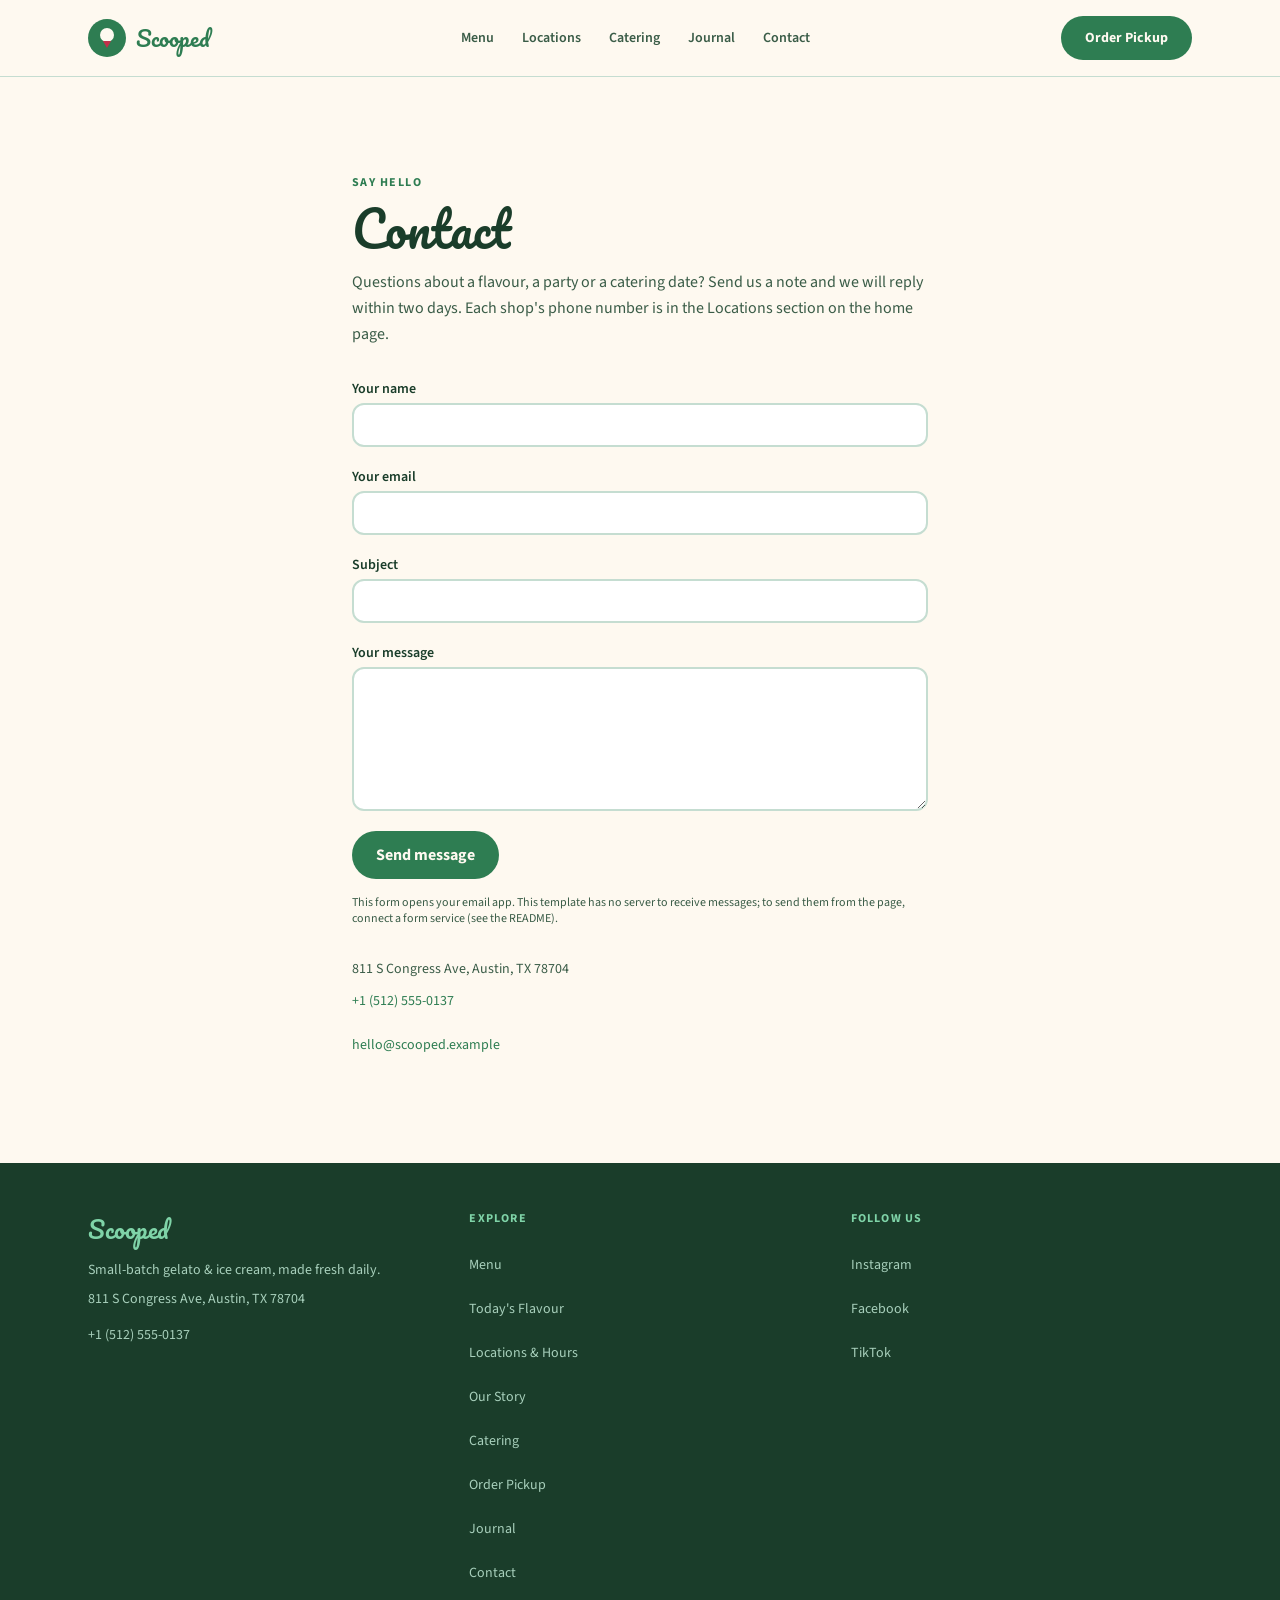
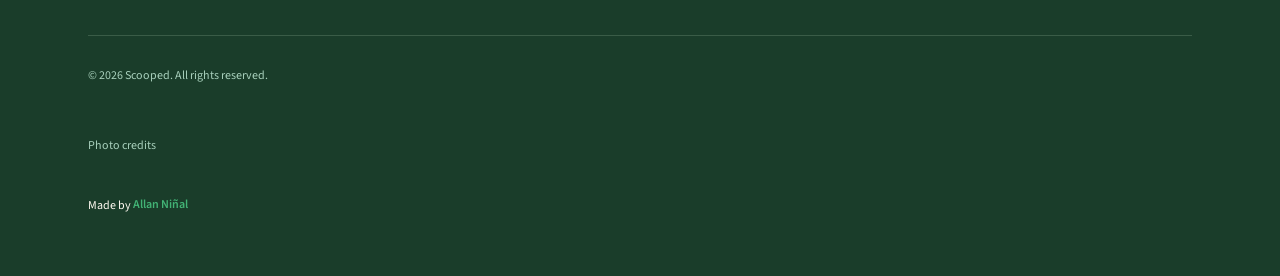
==== commit a52315a3: "1.0.2: Demo email addresses now end in .example, so none can reach a real business. The footer link " ====
--- a/contact/index.html
+++ b/contact/index.html
@@ -7,16 +7,16 @@
         address below. To send messages from the page itself, point `action` at a
         form service (Formspree, Formspark, Web3Forms, Netlify Forms...), remove
         enctype, and set method="post" as that service describes.
-      --> <form action="mailto:hello@scooped.co" method="post" enctype="text/plain" class="mt-8 grid gap-5" data-astro-cid-ahc3q4vw> <label class="grid gap-1 text-sm font-semibold" style="color: var(--color-text);" data-astro-cid-ahc3q4vw>Your name
+      --> <form action="mailto:hello@scooped.example" method="post" enctype="text/plain" class="mt-8 grid gap-5" data-astro-cid-ahc3q4vw> <label class="grid gap-1 text-sm font-semibold" style="color: var(--color-text);" data-astro-cid-ahc3q4vw>Your name
 <input type="text" name="name" required autocomplete="name" class="field" data-astro-cid-ahc3q4vw> </label> <label class="grid gap-1 text-sm font-semibold" style="color: var(--color-text);" data-astro-cid-ahc3q4vw>Your email
 <input type="email" name="email" required autocomplete="email" class="field" data-astro-cid-ahc3q4vw> </label> <label class="grid gap-1 text-sm font-semibold" style="color: var(--color-text);" data-astro-cid-ahc3q4vw>Subject
 <input type="text" name="subject" class="field" data-astro-cid-ahc3q4vw> </label> <label class="grid gap-1 text-sm font-semibold" style="color: var(--color-text);" data-astro-cid-ahc3q4vw>Your message
 <textarea name="message" rows="6" required class="field" data-astro-cid-ahc3q4vw></textarea> </label> <div data-astro-cid-ahc3q4vw><button type="submit" class="btn-primary" data-astro-cid-ahc3q4vw>Send message</button></div> </form> <p class="mt-4 text-xs" style="color: var(--color-text-muted);" data-astro-cid-ahc3q4vw>
 This form opens your email app. This template has no server to receive messages; to send them from the page, connect a form service (see the README).
-</p> <address class="not-italic mt-8 text-sm" style="color: var(--color-text-muted);" data-astro-cid-ahc3q4vw> 811 S Congress Ave, Austin, TX 78704<br data-astro-cid-ahc3q4vw> <a href="tel:+15125550137" style="color: var(--color-accent); display: inline-block; padding: 0.75rem 0;" data-astro-cid-ahc3q4vw>+1 (512) 555-0137</a><br data-astro-cid-ahc3q4vw> <a href="mailto:hello@scooped.co" style="color: var(--color-accent); display: inline-block; padding: 0.75rem 0;" data-astro-cid-ahc3q4vw>hello@scooped.co</a> </address> </div> </section>  </main> <footer style="background-color: var(--color-dark-bg); color: var(--color-dark-text);" data-astro-cid-gcn2mc3v> <div class="container-x py-12" data-astro-cid-gcn2mc3v> <div class="grid gap-10 md:grid-cols-3 mb-10" data-astro-cid-gcn2mc3v> <!-- Brand --> <div data-astro-cid-gcn2mc3v> <a href="../index.html" aria-label="Scooped home" class="inline-block mb-3" data-astro-cid-gcn2mc3v> <span style="font-family:'Pacifico',cursive;font-size:1.5rem;font-weight:400;color:var(--color-accent-light);" data-astro-cid-gcn2mc3v>Scooped</span> </a> <p class="text-sm" style="color:var(--color-dark-muted);line-height:1.6;" data-astro-cid-gcn2mc3v> Small-batch gelato &amp; ice cream, made fresh daily. </p> <p class="mt-2 text-sm" style="color:var(--color-dark-muted);" data-astro-cid-gcn2mc3v> 811 S Congress Ave, Austin, TX 78704 </p> <p class="mt-1 text-sm" style="color:var(--color-dark-muted);" data-astro-cid-gcn2mc3v> <a href="tel:+1(512)555-0137" class="hover:opacity-80 transition-opacity" style="display:inline-flex;align-items:center;min-height:44px;" data-astro-cid-gcn2mc3v>+1 (512) 555-0137</a> </p> </div> <!-- Nav links --> <nav aria-label="Footer navigation" data-astro-cid-gcn2mc3v> <p class="text-xs font-bold uppercase tracking-widest mb-4" style="color:var(--color-accent-light);" data-astro-cid-gcn2mc3v>Explore</p> <ul class="text-sm" style="color:var(--color-dark-muted);" data-astro-cid-gcn2mc3v> <li data-astro-cid-gcn2mc3v><a href="../menu/index.html" class="hover:opacity-80 transition-opacity" style="display:inline-flex;align-items:center;min-height:44px;" data-astro-cid-gcn2mc3v>Menu</a></li><li data-astro-cid-gcn2mc3v><a href="../index.html#flavour-of-the-day" class="hover:opacity-80 transition-opacity" style="display:inline-flex;align-items:center;min-height:44px;" data-astro-cid-gcn2mc3v>Today&#39;s Flavour</a></li><li data-astro-cid-gcn2mc3v><a href="../index.html#locations" class="hover:opacity-80 transition-opacity" style="display:inline-flex;align-items:center;min-height:44px;" data-astro-cid-gcn2mc3v>Locations &amp; Hours</a></li><li data-astro-cid-gcn2mc3v><a href="../index.html#story" class="hover:opacity-80 transition-opacity" style="display:inline-flex;align-items:center;min-height:44px;" data-astro-cid-gcn2mc3v>Our Story</a></li><li data-astro-cid-gcn2mc3v><a href="../index.html#catering" class="hover:opacity-80 transition-opacity" style="display:inline-flex;align-items:center;min-height:44px;" data-astro-cid-gcn2mc3v>Catering</a></li><li data-astro-cid-gcn2mc3v><a href="../index.html#order" class="hover:opacity-80 transition-opacity" style="display:inline-flex;align-items:center;min-height:44px;" data-astro-cid-gcn2mc3v>Order Online</a></li><li data-astro-cid-gcn2mc3v><a href="../journal/index.html" class="hover:opacity-80 transition-opacity" style="display:inline-flex;align-items:center;min-height:44px;" data-astro-cid-gcn2mc3v>Journal</a></li><li data-astro-cid-gcn2mc3v><a href="./index.html" class="hover:opacity-80 transition-opacity" style="display:inline-flex;align-items:center;min-height:44px;" data-astro-cid-gcn2mc3v>Contact</a></li> </ul> </nav> <!-- Socials + built by --> <div data-astro-cid-gcn2mc3v> <p class="text-xs font-bold uppercase tracking-widest mb-4" style="color:var(--color-accent-light);" data-astro-cid-gcn2mc3v>Follow Us</p> <ul class="text-sm" style="color:var(--color-dark-muted);" data-astro-cid-gcn2mc3v> <li data-astro-cid-gcn2mc3v> <a href="https://instagram.com/scoopedatx" target="_blank" rel="noopener noreferrer" class="hover:opacity-80 transition-opacity" style="display:inline-flex;align-items:center;min-height:44px;" data-astro-cid-gcn2mc3v>Instagram</a> </li> <li data-astro-cid-gcn2mc3v> <a href="https://facebook.com/scoopedatx" target="_blank" rel="noopener noreferrer" class="hover:opacity-80 transition-opacity" style="display:inline-flex;align-items:center;min-height:44px;" data-astro-cid-gcn2mc3v>Facebook</a> </li> <li data-astro-cid-gcn2mc3v> <a href="https://tiktok.com/@scoopedatx" target="_blank" rel="noopener noreferrer" class="hover:opacity-80 transition-opacity" style="display:inline-flex;align-items:center;min-height:44px;" data-astro-cid-gcn2mc3v>TikTok</a> </li> </ul> </div> </div> <div class="pt-8 border-t flex flex-col sm:flex-row items-start sm:items-center justify-between gap-4" style="border-color:var(--color-dark-border);" data-astro-cid-gcn2mc3v> <p class="text-xs" style="color:var(--color-dark-muted);" data-astro-cid-gcn2mc3v>
+</p> <address class="not-italic mt-8 text-sm" style="color: var(--color-text-muted);" data-astro-cid-ahc3q4vw> 811 S Congress Ave, Austin, TX 78704<br data-astro-cid-ahc3q4vw> <a href="tel:+15125550137" style="color: var(--color-accent); display: inline-block; padding: 0.75rem 0;" data-astro-cid-ahc3q4vw>+1 (512) 555-0137</a><br data-astro-cid-ahc3q4vw> <a href="mailto:hello@scooped.example" style="color: var(--color-accent); display: inline-block; padding: 0.75rem 0;" data-astro-cid-ahc3q4vw>hello@scooped.example</a> </address> </div> </section>  </main> <footer style="background-color: var(--color-dark-bg); color: var(--color-dark-text);" data-astro-cid-gcn2mc3v> <div class="container-x py-12" data-astro-cid-gcn2mc3v> <div class="grid gap-10 md:grid-cols-3 mb-10" data-astro-cid-gcn2mc3v> <!-- Brand --> <div data-astro-cid-gcn2mc3v> <a href="../index.html" aria-label="Scooped home" class="inline-block mb-3" data-astro-cid-gcn2mc3v> <span style="font-family:'Pacifico',cursive;font-size:1.5rem;font-weight:400;color:var(--color-accent-light);" data-astro-cid-gcn2mc3v>Scooped</span> </a> <p class="text-sm" style="color:var(--color-dark-muted);line-height:1.6;" data-astro-cid-gcn2mc3v> Small-batch gelato &amp; ice cream, made fresh daily. </p> <p class="mt-2 text-sm" style="color:var(--color-dark-muted);" data-astro-cid-gcn2mc3v> 811 S Congress Ave, Austin, TX 78704 </p> <p class="mt-1 text-sm" style="color:var(--color-dark-muted);" data-astro-cid-gcn2mc3v> <a href="tel:+1(512)555-0137" class="hover:opacity-80 transition-opacity" style="display:inline-flex;align-items:center;min-height:44px;" data-astro-cid-gcn2mc3v>+1 (512) 555-0137</a> </p> </div> <!-- Nav links --> <nav aria-label="Footer navigation" data-astro-cid-gcn2mc3v> <p class="text-xs font-bold uppercase tracking-widest mb-4" style="color:var(--color-accent-light);" data-astro-cid-gcn2mc3v>Explore</p> <ul class="text-sm" style="color:var(--color-dark-muted);" data-astro-cid-gcn2mc3v> <li data-astro-cid-gcn2mc3v><a href="../menu/index.html" class="hover:opacity-80 transition-opacity" style="display:inline-flex;align-items:center;min-height:44px;" data-astro-cid-gcn2mc3v>Menu</a></li><li data-astro-cid-gcn2mc3v><a href="../index.html#flavour-of-the-day" class="hover:opacity-80 transition-opacity" style="display:inline-flex;align-items:center;min-height:44px;" data-astro-cid-gcn2mc3v>Today&#39;s Flavour</a></li><li data-astro-cid-gcn2mc3v><a href="../index.html#locations" class="hover:opacity-80 transition-opacity" style="display:inline-flex;align-items:center;min-height:44px;" data-astro-cid-gcn2mc3v>Locations &amp; Hours</a></li><li data-astro-cid-gcn2mc3v><a href="../index.html#story" class="hover:opacity-80 transition-opacity" style="display:inline-flex;align-items:center;min-height:44px;" data-astro-cid-gcn2mc3v>Our Story</a></li><li data-astro-cid-gcn2mc3v><a href="../index.html#catering" class="hover:opacity-80 transition-opacity" style="display:inline-flex;align-items:center;min-height:44px;" data-astro-cid-gcn2mc3v>Catering</a></li><li data-astro-cid-gcn2mc3v><a href="../index.html#order" class="hover:opacity-80 transition-opacity" style="display:inline-flex;align-items:center;min-height:44px;" data-astro-cid-gcn2mc3v>Order Pickup</a></li><li data-astro-cid-gcn2mc3v><a href="../journal/index.html" class="hover:opacity-80 transition-opacity" style="display:inline-flex;align-items:center;min-height:44px;" data-astro-cid-gcn2mc3v>Journal</a></li><li data-astro-cid-gcn2mc3v><a href="./index.html" class="hover:opacity-80 transition-opacity" style="display:inline-flex;align-items:center;min-height:44px;" data-astro-cid-gcn2mc3v>Contact</a></li> </ul> </nav> <!-- Socials + built by --> <div data-astro-cid-gcn2mc3v> <p class="text-xs font-bold uppercase tracking-widest mb-4" style="color:var(--color-accent-light);" data-astro-cid-gcn2mc3v>Follow Us</p> <ul class="text-sm" style="color:var(--color-dark-muted);" data-astro-cid-gcn2mc3v> <li data-astro-cid-gcn2mc3v> <a href="https://instagram.com/scoopedatx" target="_blank" rel="noopener noreferrer" class="hover:opacity-80 transition-opacity" style="display:inline-flex;align-items:center;min-height:44px;" data-astro-cid-gcn2mc3v>Instagram</a> </li> <li data-astro-cid-gcn2mc3v> <a href="https://facebook.com/scoopedatx" target="_blank" rel="noopener noreferrer" class="hover:opacity-80 transition-opacity" style="display:inline-flex;align-items:center;min-height:44px;" data-astro-cid-gcn2mc3v>Facebook</a> </li> <li data-astro-cid-gcn2mc3v> <a href="https://tiktok.com/@scoopedatx" target="_blank" rel="noopener noreferrer" class="hover:opacity-80 transition-opacity" style="display:inline-flex;align-items:center;min-height:44px;" data-astro-cid-gcn2mc3v>TikTok</a> </li> </ul> </div> </div> <div class="pt-8 border-t flex flex-col sm:flex-row items-start sm:items-center justify-between gap-4" style="border-color:var(--color-dark-border);" data-astro-cid-gcn2mc3v> <p class="text-xs" style="color:var(--color-dark-muted);" data-astro-cid-gcn2mc3v>
 &copy; 2026 Scooped. All rights reserved.
 </p> </div> <!-- Photo credits. Required while you use the demo photos (Unsplash asks for
          the photographer and a link). Delete this whole <details> block once you
          have replaced the photos with your own. --> <details class="mt-10 text-xs" style="color:var(--color-dark-muted);" data-photo-credits data-astro-cid-gcn2mc3v> <summary style="cursor:pointer;min-height:44px;display:flex;align-items:center;" data-astro-cid-gcn2mc3v>Photo credits</summary> <p class="mt-2" data-astro-cid-gcn2mc3v>
 Demo photographs from <a href="https://unsplash.com/?utm_source=allanninal_dev&utm_medium=referral" style="color:var(--color-dark-text);text-decoration:underline;" data-astro-cid-gcn2mc3v>Unsplash</a>. Replace them, and these credits, with your own before launch.
-</p> <ul class="mt-2 space-y-1" data-astro-cid-gcn2mc3v> <li data-astro-cid-gcn2mc3v>Ice cream shop hero: Photo by <a href="https://unsplash.com/@sheri_silver?utm_source=allanninal_dev&utm_medium=referral" style="color:var(--color-dark-text);text-decoration:underline;" data-astro-cid-gcn2mc3v>sheri silver</a> on <a href="https://unsplash.com/photos/k9YuEwhnxpA?utm_source=allanninal_dev&utm_medium=referral" style="color:var(--color-dark-text);text-decoration:underline;" data-astro-cid-gcn2mc3v>Unsplash</a></li><li data-astro-cid-gcn2mc3v>Honey Lavender: Photo by <a href="https://unsplash.com/@sonyz?utm_source=allanninal_dev&utm_medium=referral" style="color:var(--color-dark-text);text-decoration:underline;" data-astro-cid-gcn2mc3v>Hazwan Hashim</a> on <a href="https://unsplash.com/photos/A0UdeFYxwsM?utm_source=allanninal_dev&utm_medium=referral" style="color:var(--color-dark-text);text-decoration:underline;" data-astro-cid-gcn2mc3v>Unsplash</a></li><li data-astro-cid-gcn2mc3v>Triple scoop: Photo by <a href="https://unsplash.com/@rachaelgorjestani?utm_source=allanninal_dev&utm_medium=referral" style="color:var(--color-dark-text);text-decoration:underline;" data-astro-cid-gcn2mc3v>Rachael Gorjestani</a> on <a href="https://unsplash.com/photos/HLt6jQLf_J0?utm_source=allanninal_dev&utm_medium=referral" style="color:var(--color-dark-text);text-decoration:underline;" data-astro-cid-gcn2mc3v>Unsplash</a></li><li data-astro-cid-gcn2mc3v>The gelato case: Photo by <a href="https://unsplash.com/@mashauu?utm_source=allanninal_dev&utm_medium=referral" style="color:var(--color-dark-text);text-decoration:underline;" data-astro-cid-gcn2mc3v>masha.uu</a> on <a href="https://unsplash.com/photos/zbABzsqek9k?utm_source=allanninal_dev&utm_medium=referral" style="color:var(--color-dark-text);text-decoration:underline;" data-astro-cid-gcn2mc3v>Unsplash</a></li><li data-astro-cid-gcn2mc3v>Banana split: Photo by <a href="https://unsplash.com/@vira_yanar?utm_source=allanninal_dev&utm_medium=referral" style="color:var(--color-dark-text);text-decoration:underline;" data-astro-cid-gcn2mc3v>Elvira Syamsir</a> on <a href="https://unsplash.com/photos/-pMouvVX0Ok?utm_source=allanninal_dev&utm_medium=referral" style="color:var(--color-dark-text);text-decoration:underline;" data-astro-cid-gcn2mc3v>Unsplash</a></li><li data-astro-cid-gcn2mc3v>SoCo summers: Photo by <a href="https://unsplash.com/@greenliustudio?utm_source=allanninal_dev&utm_medium=referral" style="color:var(--color-dark-text);text-decoration:underline;" data-astro-cid-gcn2mc3v>Green Liu</a> on <a href="https://unsplash.com/photos/3bdEdcf0Tkg?utm_source=allanninal_dev&utm_medium=referral" style="color:var(--color-dark-text);text-decoration:underline;" data-astro-cid-gcn2mc3v>Unsplash</a></li><li data-astro-cid-gcn2mc3v>SoCo at dusk: Photo by <a href="https://unsplash.com/@zaki_0711?utm_source=allanninal_dev&utm_medium=referral" style="color:var(--color-dark-text);text-decoration:underline;" data-astro-cid-gcn2mc3v>Zaki</a> on <a href="https://unsplash.com/photos/0nEdfIf5FO4?utm_source=allanninal_dev&utm_medium=referral" style="color:var(--color-dark-text);text-decoration:underline;" data-astro-cid-gcn2mc3v>Unsplash</a></li> </ul> </details>  <p class="maker-credit" data-maker-credit="1" data-astro-cid-gcn2mc3v>Made by <a style="display:inline-flex;align-items:center;min-height:44px;" href="https://www.linkedin.com/in/allanninal/" data-maker-credit="1" target="_blank" rel="noopener noreferrer" data-astro-cid-gcn2mc3v>Allan Ni&ntilde;al</a></p> </div> </footer>   </body></html> +</p> <ul class="mt-2 space-y-1" data-astro-cid-gcn2mc3v> <li data-astro-cid-gcn2mc3v>Ice cream shop hero: Photo by <a href="https://unsplash.com/@sheri_silver?utm_source=allanninal_dev&utm_medium=referral" style="color:var(--color-dark-text);text-decoration:underline;" data-astro-cid-gcn2mc3v>sheri silver</a> on <a href="https://unsplash.com/photos/k9YuEwhnxpA?utm_source=allanninal_dev&utm_medium=referral" style="color:var(--color-dark-text);text-decoration:underline;" data-astro-cid-gcn2mc3v>Unsplash</a></li><li data-astro-cid-gcn2mc3v>Honey Lavender: Photo by <a href="https://unsplash.com/@sonyz?utm_source=allanninal_dev&utm_medium=referral" style="color:var(--color-dark-text);text-decoration:underline;" data-astro-cid-gcn2mc3v>Hazwan Hashim</a> on <a href="https://unsplash.com/photos/A0UdeFYxwsM?utm_source=allanninal_dev&utm_medium=referral" style="color:var(--color-dark-text);text-decoration:underline;" data-astro-cid-gcn2mc3v>Unsplash</a></li><li data-astro-cid-gcn2mc3v>Triple scoop: Photo by <a href="https://unsplash.com/@rachaelgorjestani?utm_source=allanninal_dev&utm_medium=referral" style="color:var(--color-dark-text);text-decoration:underline;" data-astro-cid-gcn2mc3v>Rachael Gorjestani</a> on <a href="https://unsplash.com/photos/HLt6jQLf_J0?utm_source=allanninal_dev&utm_medium=referral" style="color:var(--color-dark-text);text-decoration:underline;" data-astro-cid-gcn2mc3v>Unsplash</a></li><li data-astro-cid-gcn2mc3v>The gelato case: Photo by <a href="https://unsplash.com/@mashauu?utm_source=allanninal_dev&utm_medium=referral" style="color:var(--color-dark-text);text-decoration:underline;" data-astro-cid-gcn2mc3v>masha.uu</a> on <a href="https://unsplash.com/photos/zbABzsqek9k?utm_source=allanninal_dev&utm_medium=referral" style="color:var(--color-dark-text);text-decoration:underline;" data-astro-cid-gcn2mc3v>Unsplash</a></li><li data-astro-cid-gcn2mc3v>Banana split: Photo by <a href="https://unsplash.com/@vira_yanar?utm_source=allanninal_dev&utm_medium=referral" style="color:var(--color-dark-text);text-decoration:underline;" data-astro-cid-gcn2mc3v>Elvira Syamsir</a> on <a href="https://unsplash.com/photos/-pMouvVX0Ok?utm_source=allanninal_dev&utm_medium=referral" style="color:var(--color-dark-text);text-decoration:underline;" data-astro-cid-gcn2mc3v>Unsplash</a></li><li data-astro-cid-gcn2mc3v>Two friends eating gelato: Photo by <a href="https://unsplash.com/@fernanddecanne?utm_source=allanninal_dev&utm_medium=referral" style="color:var(--color-dark-text);text-decoration:underline;" data-astro-cid-gcn2mc3v>Fernand De Canne</a> on <a href="https://unsplash.com/photos/man-and-woman-sitting-on-concrete-stairs-CsEL82ikGRA?utm_source=allanninal_dev&utm_medium=referral" style="color:var(--color-dark-text);text-decoration:underline;" data-astro-cid-gcn2mc3v>Unsplash</a></li><li data-astro-cid-gcn2mc3v>A serving window with two stools: Photo by <a href="https://unsplash.com/@declansun?utm_source=allanninal_dev&utm_medium=referral" style="color:var(--color-dark-text);text-decoration:underline;" data-astro-cid-gcn2mc3v>Declan Sun</a> on <a href="https://unsplash.com/photos/two-stools-sitting-in-front-of-a-window-lflRHKxUGbY?utm_source=allanninal_dev&utm_medium=referral" style="color:var(--color-dark-text);text-decoration:underline;" data-astro-cid-gcn2mc3v>Unsplash</a></li> </ul> </details>  <p class="maker-credit" data-maker-credit="1" data-astro-cid-gcn2mc3v>Made by <a style="display:inline-flex;align-items:center;min-height:44px;" href="https://www.linkedin.com/in/allanninal/" data-maker-credit="1" target="_blank" rel="noopener noreferrer" data-astro-cid-gcn2mc3v>Allan Ni&ntilde;al</a></p> </div> </footer>   </body></html> 
